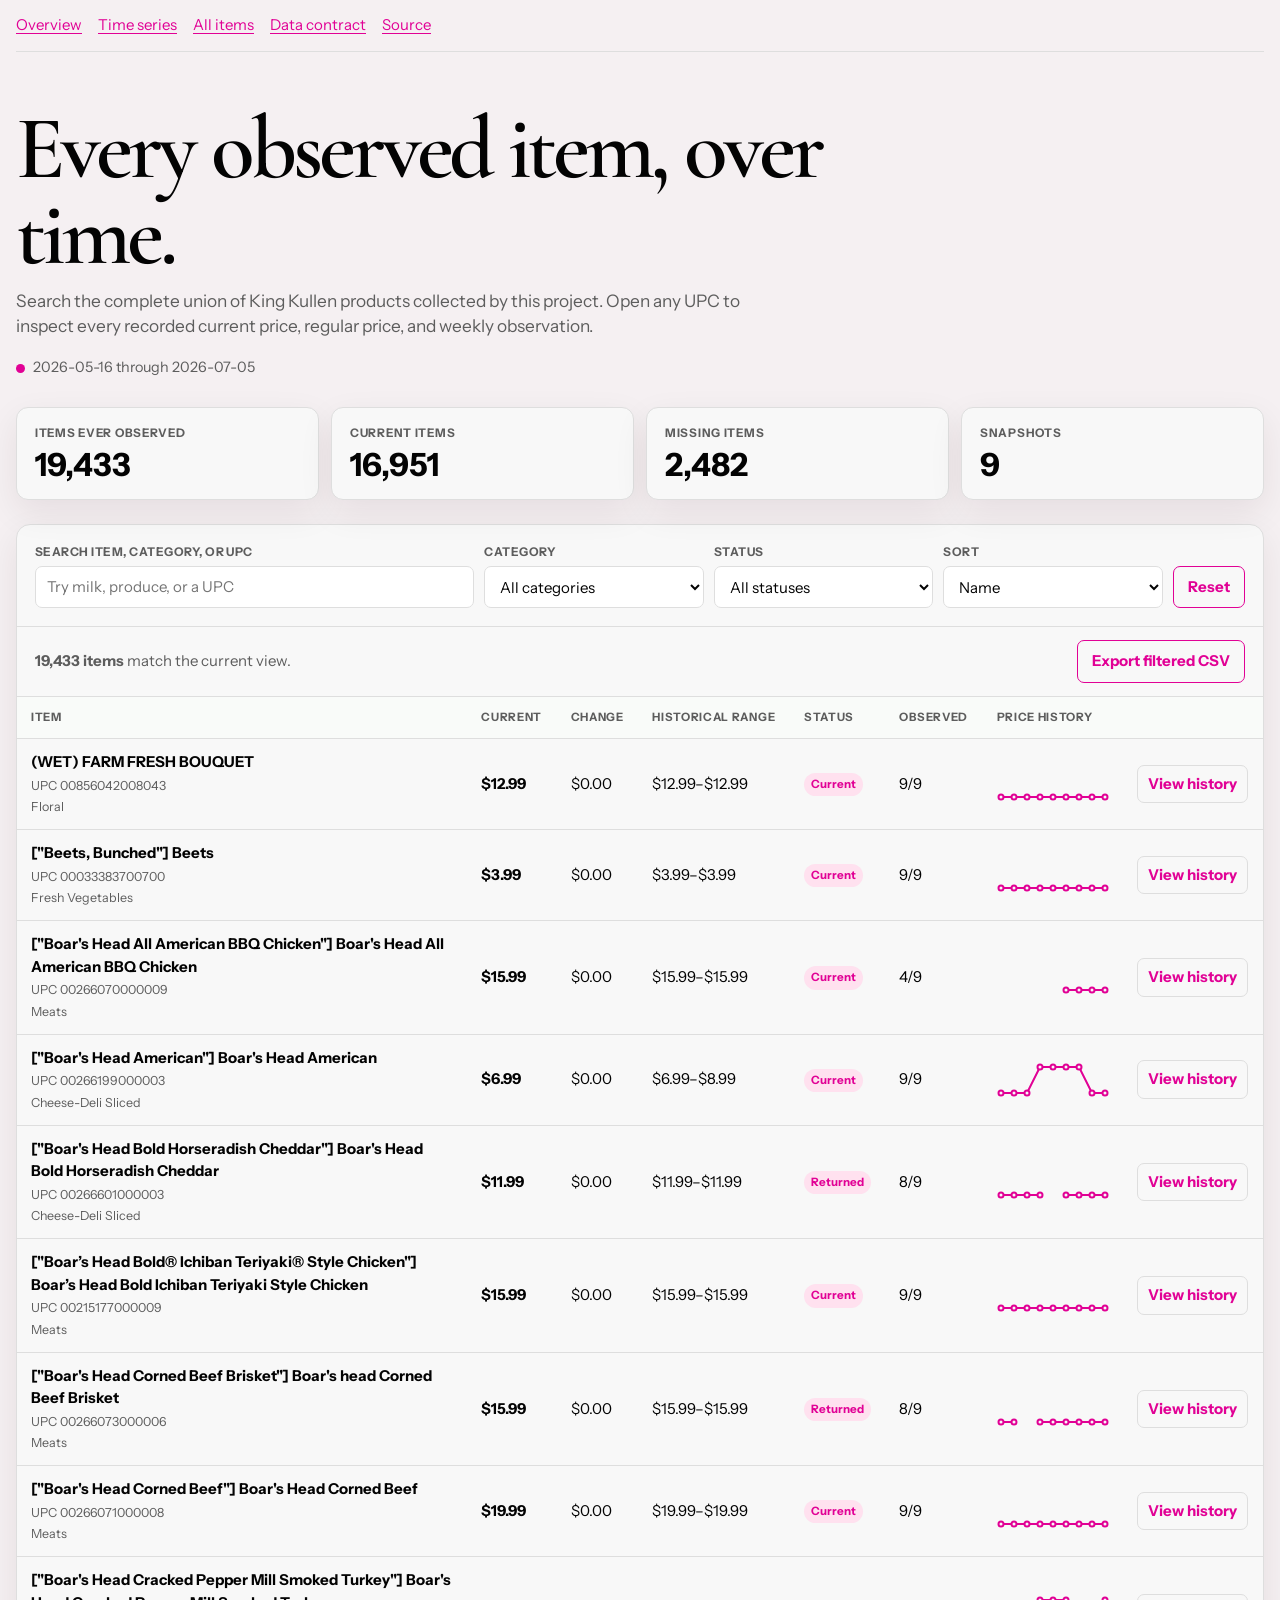
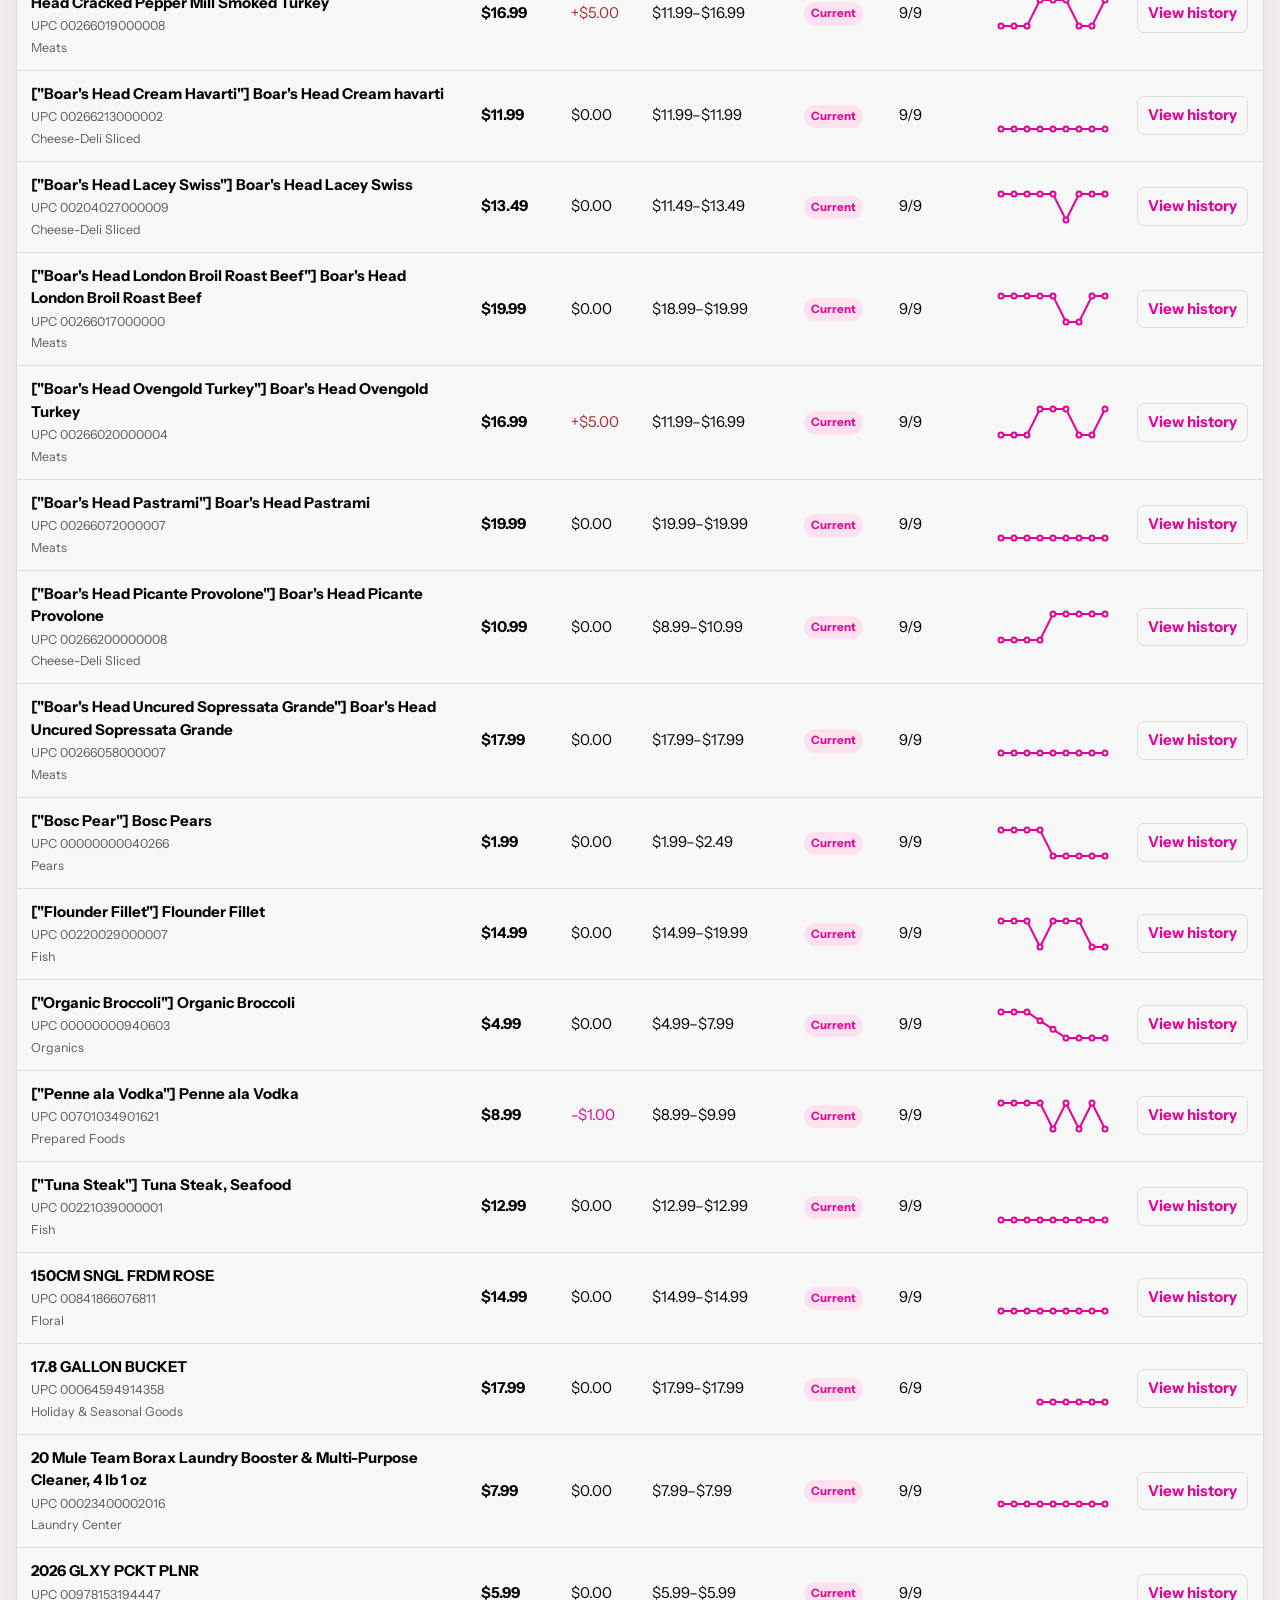
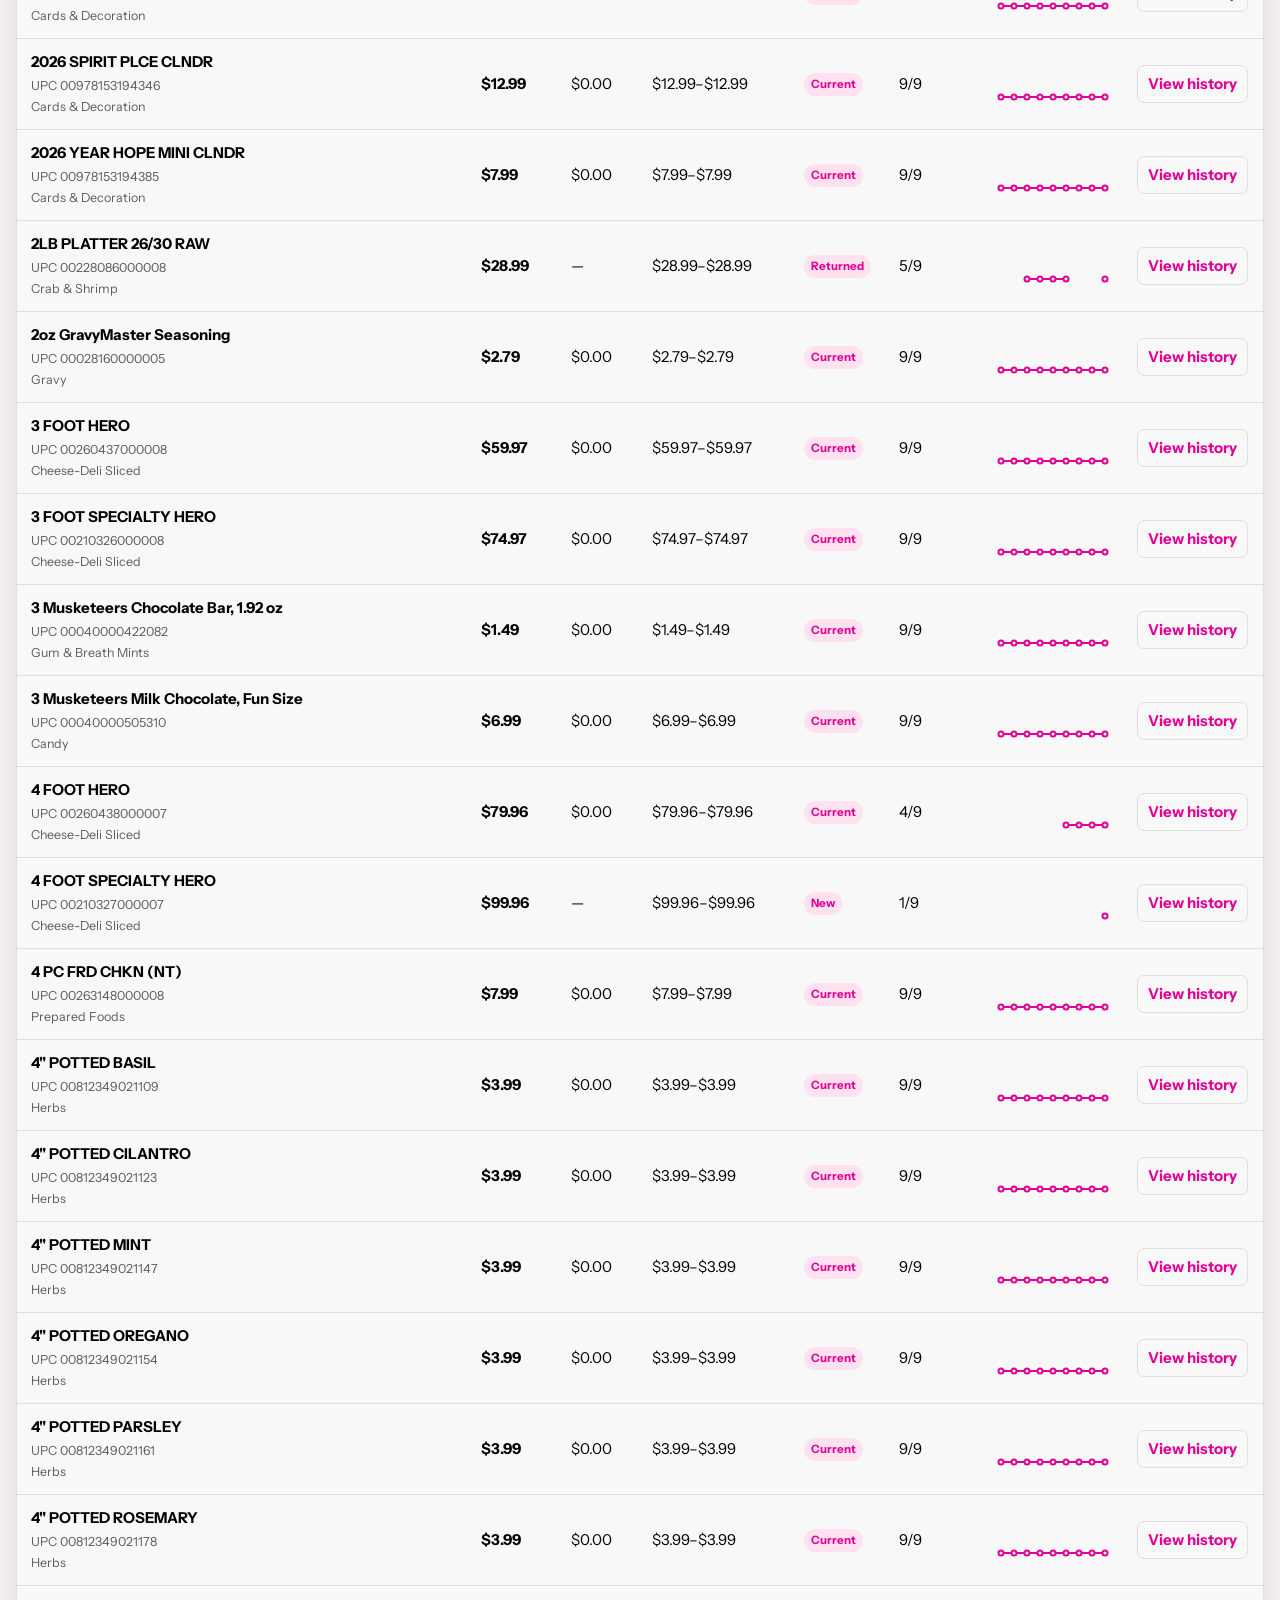
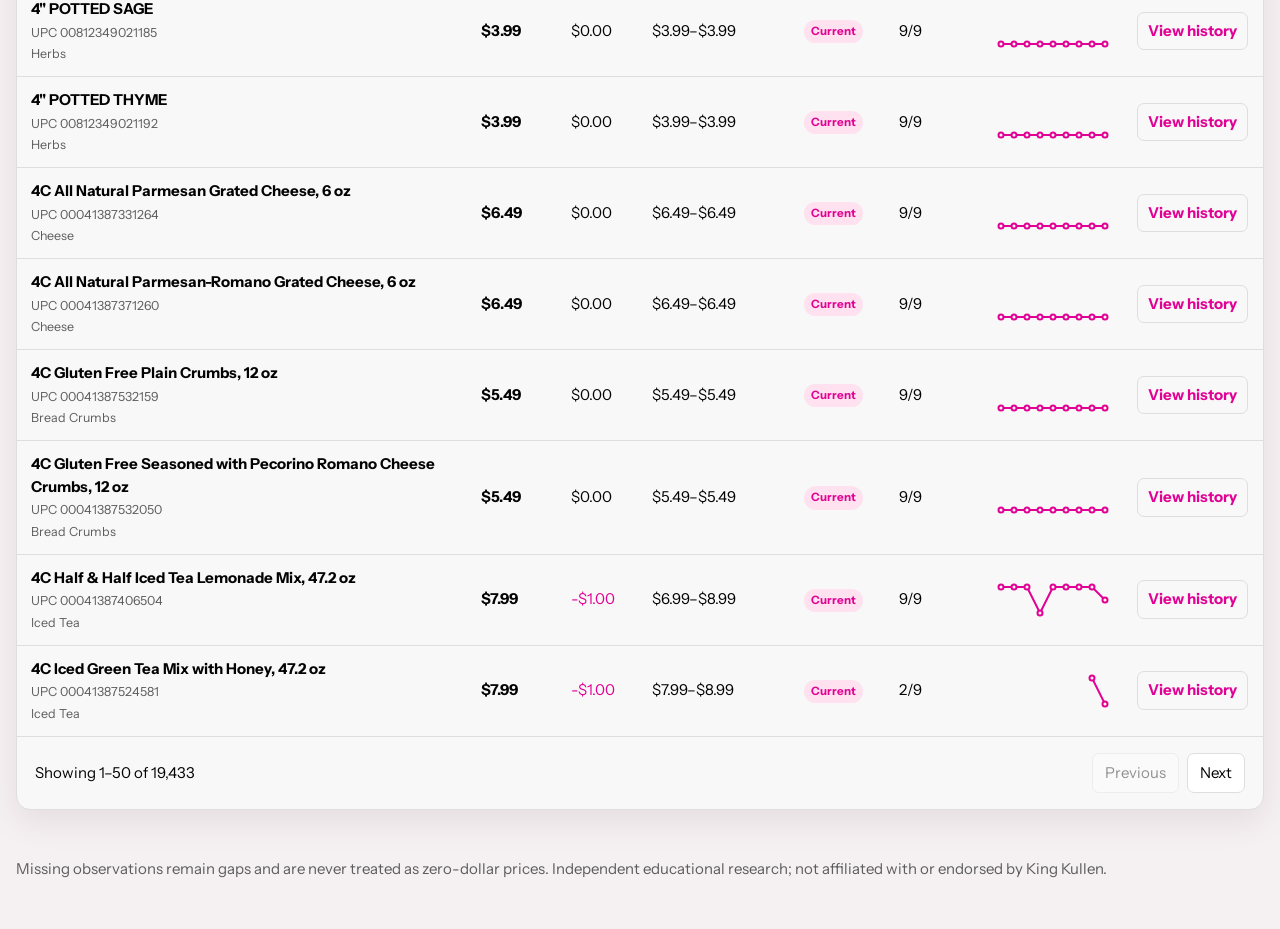
==== docs/catalog-history.html @ c8f32f35 "feat: publish all-item price history" ====
<!doctype html>
<html lang="en">
<head>
  <meta charset="utf-8">
  <meta name="viewport" content="width=device-width,initial-scale=1">
  <meta name="description" content="Search every King Kullen product observed by this research project and inspect its complete weekly price history.">
  <meta name="robots" content="index, follow">
  <link rel="canonical" href="https://frankiejvaldez.com/projects/kingkullenresearch/catalog-history/">
  <title>All Item Price History | King Kullen Research</title>
  <link rel="preconnect" href="https://fonts.googleapis.com">
  <link rel="preconnect" href="https://fonts.gstatic.com" crossorigin>
  <link href="https://fonts.googleapis.com/css2?family=Cormorant+Garamond:ital,wght@0,400;0,500;1,300&family=Instrument+Sans:wght@400;500;600&display=swap" rel="stylesheet">
  <link rel="stylesheet" href="assets/catalog-history.css">
  <style>:root{--ink:oklch(10% 0 0);--muted:oklch(48% 0 0);--paper:oklch(96% .005 350);--card:oklch(98% 0 0);--line:oklch(90% 0 0);--accent:oklch(60% .25 350);--accent-soft:oklch(94% .04 350);--danger:#a92f35;--shadow:0 12px 34px rgba(45,8,30,.08);--display:"Cormorant Garamond",Georgia,serif;--body:"Instrument Sans",system-ui,sans-serif}</style>
  <script async src="https://www.googletagmanager.com/gtag/js?id=G-RSVR6Y389R"></script>
  <script>window.dataLayer=window.dataLayer||[];function gtag(){dataLayer.push(arguments)}window.gtag=gtag;gtag("js",new Date);gtag("config","G-RSVR6Y389R")</script>
  <script defer src="assets/catalog-history.js"></script>
</head>
<body>
  <a class="skip" href="#main">Skip to catalog</a>
  <nav class="shell nav" aria-label="Primary"><a href="index.html">Overview</a><a href="weekly-report.html">Time series</a><a href="catalog-history.html" aria-current="page">All items</a><a href="data/weekly-summary.json">Data contract</a><a href="https://github.com/frankstop/KingKullenResearch">Source</a></nav>
  <header class="shell hero"><h1>Every observed item, over time.</h1><p>Search the complete union of King Kullen products collected by this project. Open any UPC to inspect every recorded current price, regular price, and weekly observation.</p><div class="freshness" id="freshness">Loading observation range…</div></header>
  <main class="shell" id="main">
    <section class="metrics" aria-label="Catalog history summary"><div class="metric"><span>Items ever observed</span><strong id="metric-all">—</strong></div><div class="metric"><span>Current items</span><strong id="metric-current">—</strong></div><div class="metric"><span>Missing items</span><strong id="metric-missing">—</strong></div><div class="metric"><span>Snapshots</span><strong id="metric-snapshots">—</strong></div></section>
    <div id="loading" class="loading" role="status">Loading the complete catalog index…</div>
    <section class="workspace" id="catalog-workspace" hidden aria-label="All item price history explorer">
      <div class="controls">
        <div class="field search"><label for="query">Search item, category, or UPC</label><input id="query" type="search" autocomplete="off" placeholder="Try milk, produce, or a UPC"></div>
        <div class="field"><label for="category">Category</label><select id="category"><option value="">All categories</option></select></div>
        <div class="field"><label for="status">Status</label><select id="status"><option value="">All statuses</option><option value="current">Current</option><option value="new">New</option><option value="returned">Returned</option><option value="missing">Missing</option></select></div>
        <div class="field"><label for="sort">Sort</label><select id="sort"><option value="name">Name</option><option value="price_asc">Current price: low to high</option><option value="price_desc">Current price: high to low</option><option value="change_up">Largest increase</option><option value="change_down">Largest decrease</option><option value="first_seen">Newest first seen</option><option value="last_seen">Most recently observed</option></select></div>
        <button class="button" id="reset-filters" type="button">Reset</button>
      </div>
      <div class="results-bar"><p><strong id="result-count">0 items</strong> match the current view.</p><button class="button" id="export-csv" type="button">Export filtered CSV</button></div>
      <div class="table-wrap"><table class="catalog"><thead><tr><th>Item</th><th>Current</th><th>Change</th><th>Historical range</th><th>Status</th><th>Observed</th><th>Price history</th><th></th></tr></thead><tbody id="catalog-body"></tbody></table></div>
      <div class="empty" id="empty-results" hidden>No items match these filters. Reset the filters or broaden the search.</div>
      <div class="pagination"><span id="page-status">No items</span><div class="pagination-buttons"><button id="previous-page" type="button">Previous</button><button id="next-page" type="button">Next</button></div></div>
    </section>
  </main>
  <dialog id="item-dialog" aria-labelledby="detail-title"><div id="item-detail"></div><button class="icon-button" id="close-dialog" type="button" aria-label="Close item history">Close</button></dialog>
  <footer class="shell">Missing observations remain gaps and are never treated as zero-dollar prices. Independent educational research; not affiliated with or endorsed by King Kullen.</footer>
</body>
</html>
---- docs/assets/catalog-history.css ----
:root{--ink:#17221d;--muted:#5d6b63;--paper:#f3f6f2;--card:#fff;--line:#dce5dd;--accent:#08783f;--accent-soft:#dff1e5;--danger:#a92f35;--focus:#ffb000;--shadow:0 12px 34px rgba(17,49,31,.08);--display:Georgia,serif;--body:ui-sans-serif,system-ui,-apple-system,BlinkMacSystemFont,"Segoe UI",sans-serif}
*{box-sizing:border-box}html{scroll-behavior:smooth}body{margin:0;background:var(--paper);color:var(--ink);font:15px/1.5 var(--body)}a{color:var(--accent);text-underline-offset:3px}button,input,select{font:inherit}button,a,input,select{border-radius:7px}button:focus-visible,a:focus-visible,input:focus-visible,select:focus-visible{outline:3px solid var(--focus);outline-offset:2px}.shell{width:min(1280px,calc(100% - 32px));margin:auto}.skip{position:absolute;left:-999px;top:0}.skip:focus{left:16px;top:16px;background:#fff;padding:10px;z-index:50}.nav{display:flex;gap:16px;flex-wrap:wrap;padding:14px 0;border-bottom:1px solid var(--line)}.hero{padding:54px 0 28px}.hero h1{max-width:980px;margin:0 0 10px;font:600 clamp(2.5rem,7vw,5.6rem)/.96 var(--display);letter-spacing:-.045em}.hero p{max-width:780px;margin:0;color:var(--muted);font-size:1.08rem}.freshness{display:flex;gap:8px;align-items:center;margin-top:18px;color:var(--muted);font-size:.9rem}.freshness::before{content:"";width:9px;height:9px;border-radius:50%;background:var(--accent)}.metrics{display:grid;grid-template-columns:repeat(4,1fr);gap:12px;margin:0 0 24px}.metric{padding:17px 18px;background:var(--card);border:1px solid var(--line);border-radius:12px;box-shadow:var(--shadow)}.metric span{display:block;color:var(--muted);font-size:.74rem;font-weight:750;letter-spacing:.06em;text-transform:uppercase}.metric strong{display:block;margin-top:4px;font-size:clamp(1.45rem,3vw,2rem);line-height:1.1}.workspace{margin-bottom:48px;background:var(--card);border:1px solid var(--line);border-radius:14px;box-shadow:var(--shadow);overflow:hidden}.controls{display:grid;grid-template-columns:minmax(230px,2fr) repeat(3,minmax(150px,1fr)) auto;gap:10px;padding:18px;border-bottom:1px solid var(--line)}.field{display:grid;gap:5px}.field label{color:var(--muted);font-size:.75rem;font-weight:750;letter-spacing:.04em;text-transform:uppercase}.field input,.field select{width:100%;min-height:42px;padding:9px 11px;color:var(--ink);background:#fff;border:1px solid var(--line)}.button{align-self:end;min-height:42px;padding:9px 14px;color:var(--accent);background:transparent;border:1px solid var(--accent);font-weight:700;cursor:pointer}.button:hover{background:var(--accent-soft)}.button.primary{color:#fff;background:var(--accent)}.results-bar{display:flex;justify-content:space-between;gap:16px;align-items:center;padding:13px 18px;color:var(--muted);border-bottom:1px solid var(--line)}.results-bar p{margin:0}.loading{padding:48px 18px;text-align:center;color:var(--muted)}.table-wrap{overflow-x:auto}table{width:100%;border-collapse:collapse}th,td{padding:12px 14px;text-align:left;border-bottom:1px solid var(--line);vertical-align:middle}th{position:sticky;top:0;background:#f9fbf9;color:var(--muted);font-size:.72rem;letter-spacing:.06em;text-transform:uppercase;z-index:1}tbody tr:hover{background:#f8fbf8}.product{min-width:260px;max-width:420px}.product strong,.product small{display:block}.product small{margin-top:3px;color:var(--muted);white-space:nowrap;overflow:hidden;text-overflow:ellipsis}.price{white-space:nowrap;font-weight:750}.change-up{color:var(--danger)}.change-down{color:var(--accent)}.status{display:inline-block;padding:3px 7px;border-radius:999px;background:var(--accent-soft);color:var(--accent);font-size:.72rem;font-weight:750;text-transform:capitalize}.status.missing{background:#f2e7e8;color:var(--danger)}.spark{display:block;width:112px;height:36px}.spark polyline,.spark path{fill:none;stroke:var(--accent);stroke-width:2}.spark circle{fill:var(--card);stroke:var(--accent);stroke-width:2}.view-button{padding:7px 10px;color:var(--accent);background:transparent;border:1px solid var(--line);font-weight:700;cursor:pointer}.pagination{display:flex;justify-content:space-between;align-items:center;gap:12px;padding:16px 18px}.pagination-buttons{display:flex;gap:8px}.pagination button{padding:8px 12px;color:var(--ink);background:#fff;border:1px solid var(--line);cursor:pointer}.pagination button:disabled{opacity:.42;cursor:not-allowed}.empty{padding:54px 18px;text-align:center;color:var(--muted)}dialog{width:min(960px,calc(100% - 24px));max-height:calc(100dvh - 24px);padding:0;color:var(--ink);background:var(--card);border:1px solid var(--line);border-radius:14px;box-shadow:0 24px 80px rgba(0,0,0,.24)}dialog::backdrop{background:rgba(13,25,18,.62)}.dialog-head{position:sticky;top:0;display:flex;justify-content:space-between;gap:18px;padding:18px 20px;background:var(--card);border-bottom:1px solid var(--line);z-index:2}.dialog-head h2{margin:0;font:600 clamp(1.5rem,4vw,2.3rem)/1.1 var(--display)}.dialog-head p{margin:6px 0 0;color:var(--muted);word-break:break-all}.icon-button{flex:none;width:42px;height:42px;color:var(--ink);background:transparent;border:1px solid var(--line);cursor:pointer}.dialog-body{padding:20px}.detail-actions{display:flex;gap:8px;flex-wrap:wrap;margin-bottom:18px}.detail-metrics{display:grid;grid-template-columns:repeat(4,1fr);gap:10px;margin-bottom:20px}.detail-metric{padding:13px;background:var(--paper);border-radius:9px}.detail-metric span,.detail-metric strong{display:block}.detail-metric span{color:var(--muted);font-size:.72rem;text-transform:uppercase}.detail-chart{padding:16px;border:1px solid var(--line);border-radius:10px}.detail-chart svg{display:block;width:100%;height:auto;overflow:visible}.detail-chart .axis{stroke:var(--line)}.detail-chart .series{fill:none;stroke:var(--accent);stroke-width:3}.detail-chart .regular{fill:none;stroke:var(--muted);stroke-width:2;stroke-dasharray:5 5}.detail-chart circle{fill:var(--card);stroke:var(--accent);stroke-width:2}.detail-chart text{fill:var(--muted);font-size:11px}.detail-table{margin-top:20px;overflow-x:auto}.detail-table table{min-width:620px}footer{padding:0 0 48px;color:var(--muted)}
.dialog-head>div{min-width:0}.dialog-head p{overflow:hidden;white-space:nowrap;text-overflow:ellipsis;word-break:normal}.icon-button{width:auto;min-width:70px;padding:0 12px}
@media(max-width:920px){.controls{grid-template-columns:1fr 1fr}.controls .search{grid-column:1/-1}.metrics,.detail-metrics{grid-template-columns:repeat(2,1fr)}}
@media(max-width:680px){.shell{width:min(100% - 20px,1280px)}.hero{padding-top:38px}.hero h1{font-size:2.7rem}.metrics{grid-template-columns:1fr 1fr}.controls{grid-template-columns:1fr}.controls .search{grid-column:auto}.results-bar{align-items:flex-start;flex-direction:column}.table-wrap{overflow:visible}table.catalog,table.catalog thead,table.catalog tbody,table.catalog tr,table.catalog td{display:block}table.catalog thead{position:absolute;left:-9999px}table.catalog tr{padding:16px;border-bottom:1px solid var(--line)}table.catalog td{display:grid;grid-template-columns:110px 1fr;gap:10px;padding:5px 0;border:0}table.catalog td::before{content:attr(data-label);color:var(--muted);font-size:.72rem;font-weight:750;letter-spacing:.05em;text-transform:uppercase}.product{min-width:0;max-width:none}.spark{width:140px}.pagination{align-items:flex-start;flex-direction:column}.detail-metrics{grid-template-columns:1fr 1fr}.dialog-body{padding:14px}.dialog-head{padding:15px}.detail-chart{overflow-x:auto}.detail-chart svg{min-width:620px}}
@media(max-width:420px){.metrics,.detail-metrics{grid-template-columns:1fr}.hero h1{font-size:2.35rem}}
@media(prefers-reduced-motion:reduce){html{scroll-behavior:auto}}
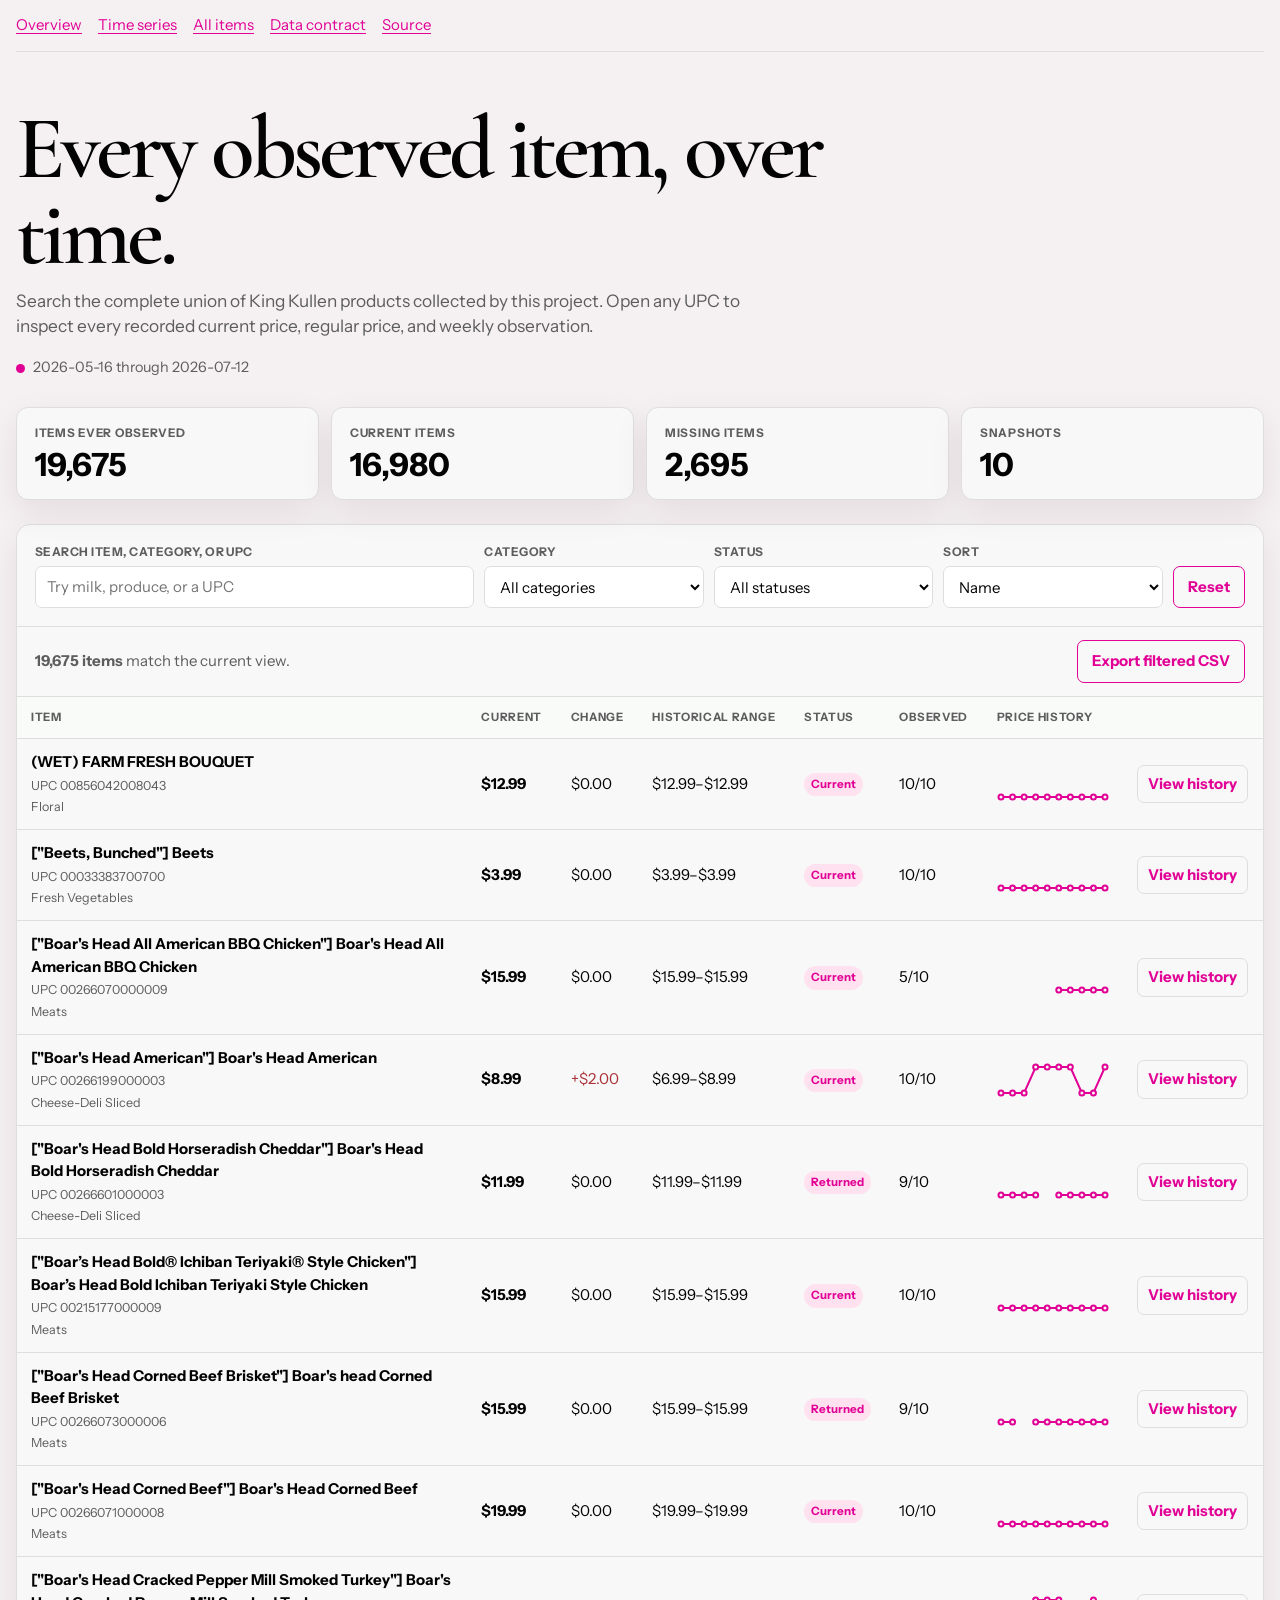
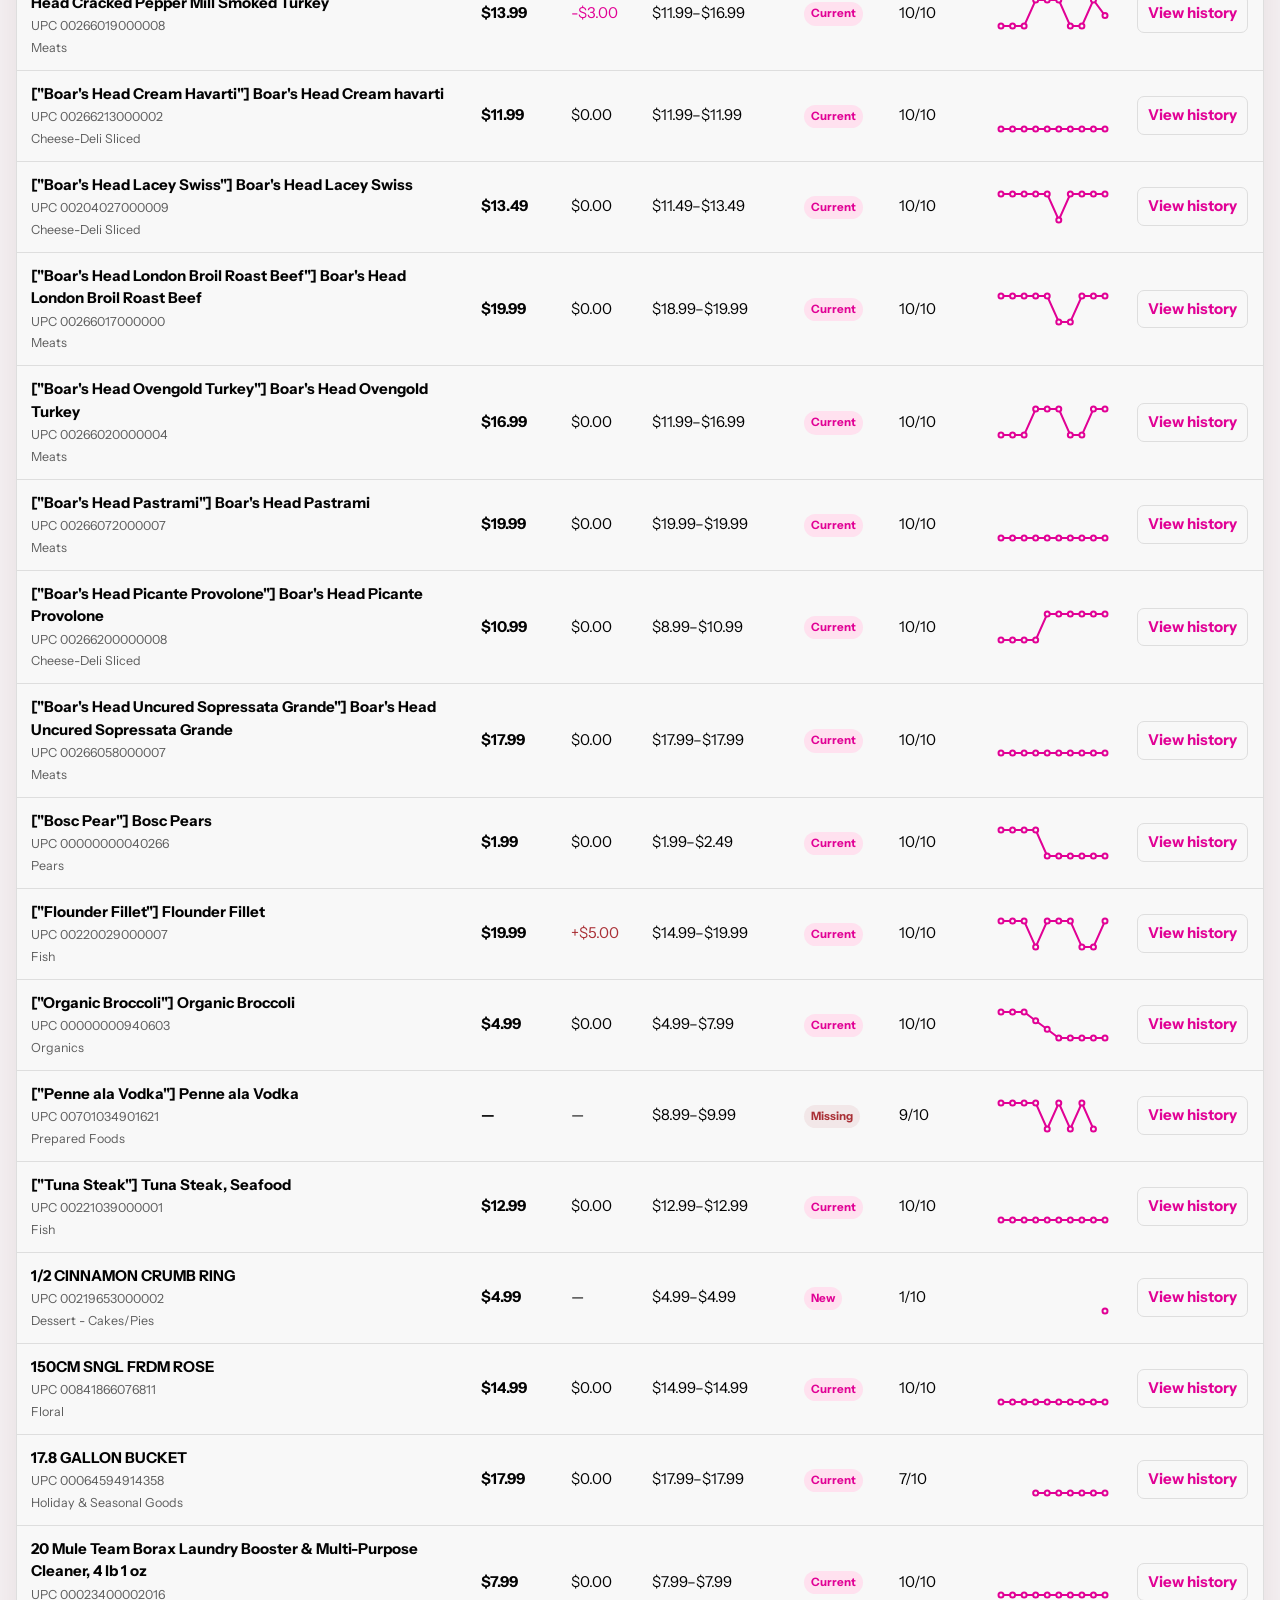
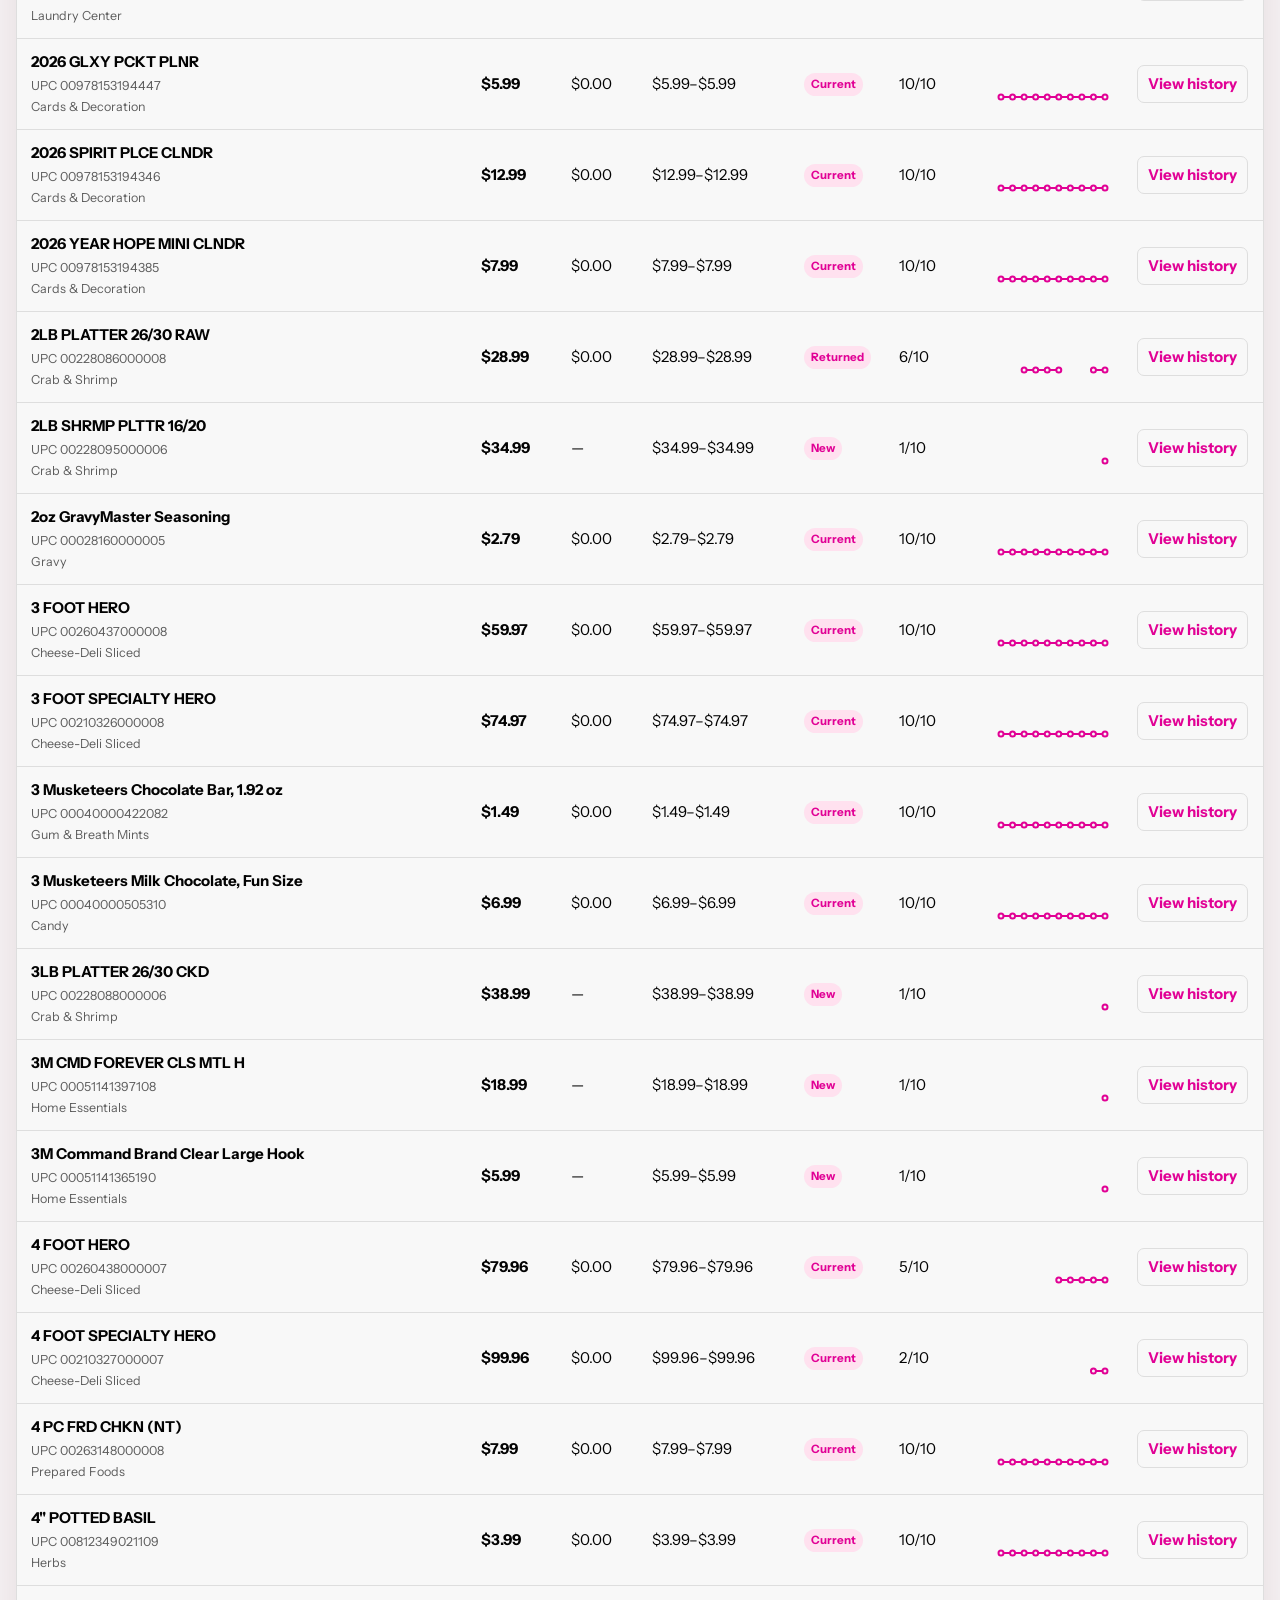
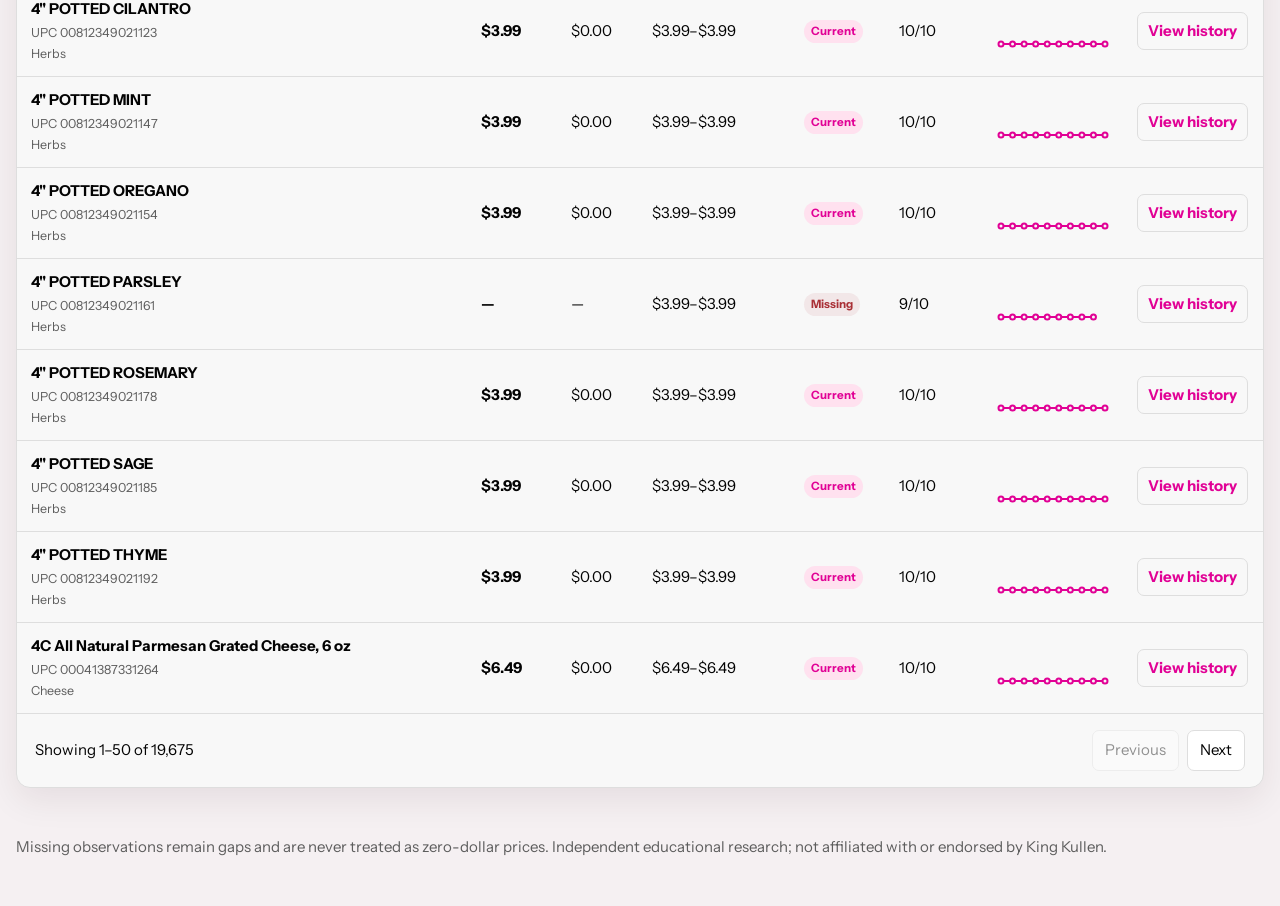
==== commit 52e00c82: "Open external links out of the portfolio iframe This site renders inside an iframe at frankiejvaldez" ====
--- a/docs/catalog-history.html
+++ b/docs/catalog-history.html
@@ -18,7 +18,7 @@
 </head>
 <body>
   <a class="skip" href="#main">Skip to catalog</a>
-  <nav class="shell nav" aria-label="Primary"><a href="index.html">Overview</a><a href="weekly-report.html">Time series</a><a href="catalog-history.html" aria-current="page">All items</a><a href="data/weekly-summary.json">Data contract</a><a href="https://github.com/frankstop/KingKullenResearch">Source</a></nav>
+  <nav class="shell nav" aria-label="Primary"><a href="index.html">Overview</a><a href="weekly-report.html">Time series</a><a href="catalog-history.html" aria-current="page">All items</a><a href="data/weekly-summary.json" target="_blank" rel="noopener">Data contract</a><a href="https://github.com/frankstop/KingKullenResearch" target="_blank" rel="noopener noreferrer">Source</a></nav>
   <header class="shell hero"><h1>Every observed item, over time.</h1><p>Search the complete union of King Kullen products collected by this project. Open any UPC to inspect every recorded current price, regular price, and weekly observation.</p><div class="freshness" id="freshness">Loading observation range…</div></header>
   <main class="shell" id="main">
     <section class="metrics" aria-label="Catalog history summary"><div class="metric"><span>Items ever observed</span><strong id="metric-all">—</strong></div><div class="metric"><span>Current items</span><strong id="metric-current">—</strong></div><div class="metric"><span>Missing items</span><strong id="metric-missing">—</strong></div><div class="metric"><span>Snapshots</span><strong id="metric-snapshots">—</strong></div></section>
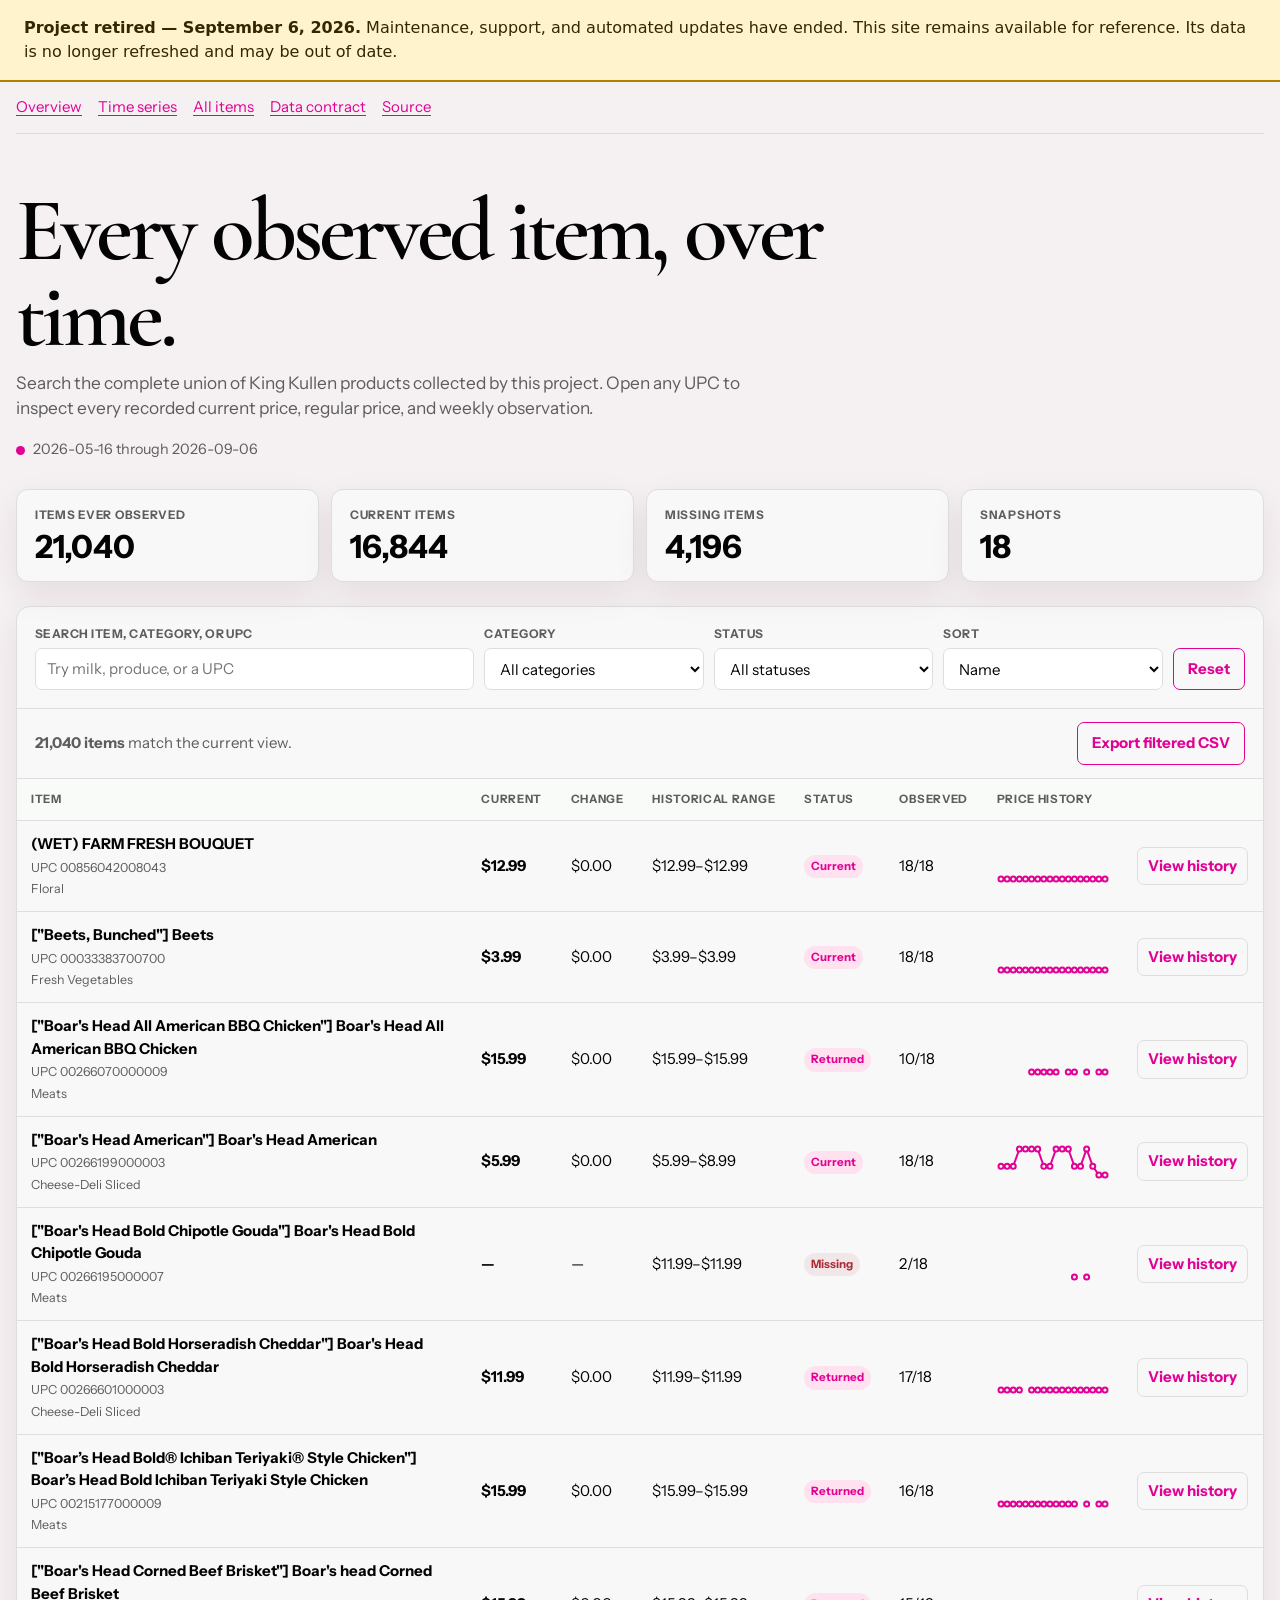
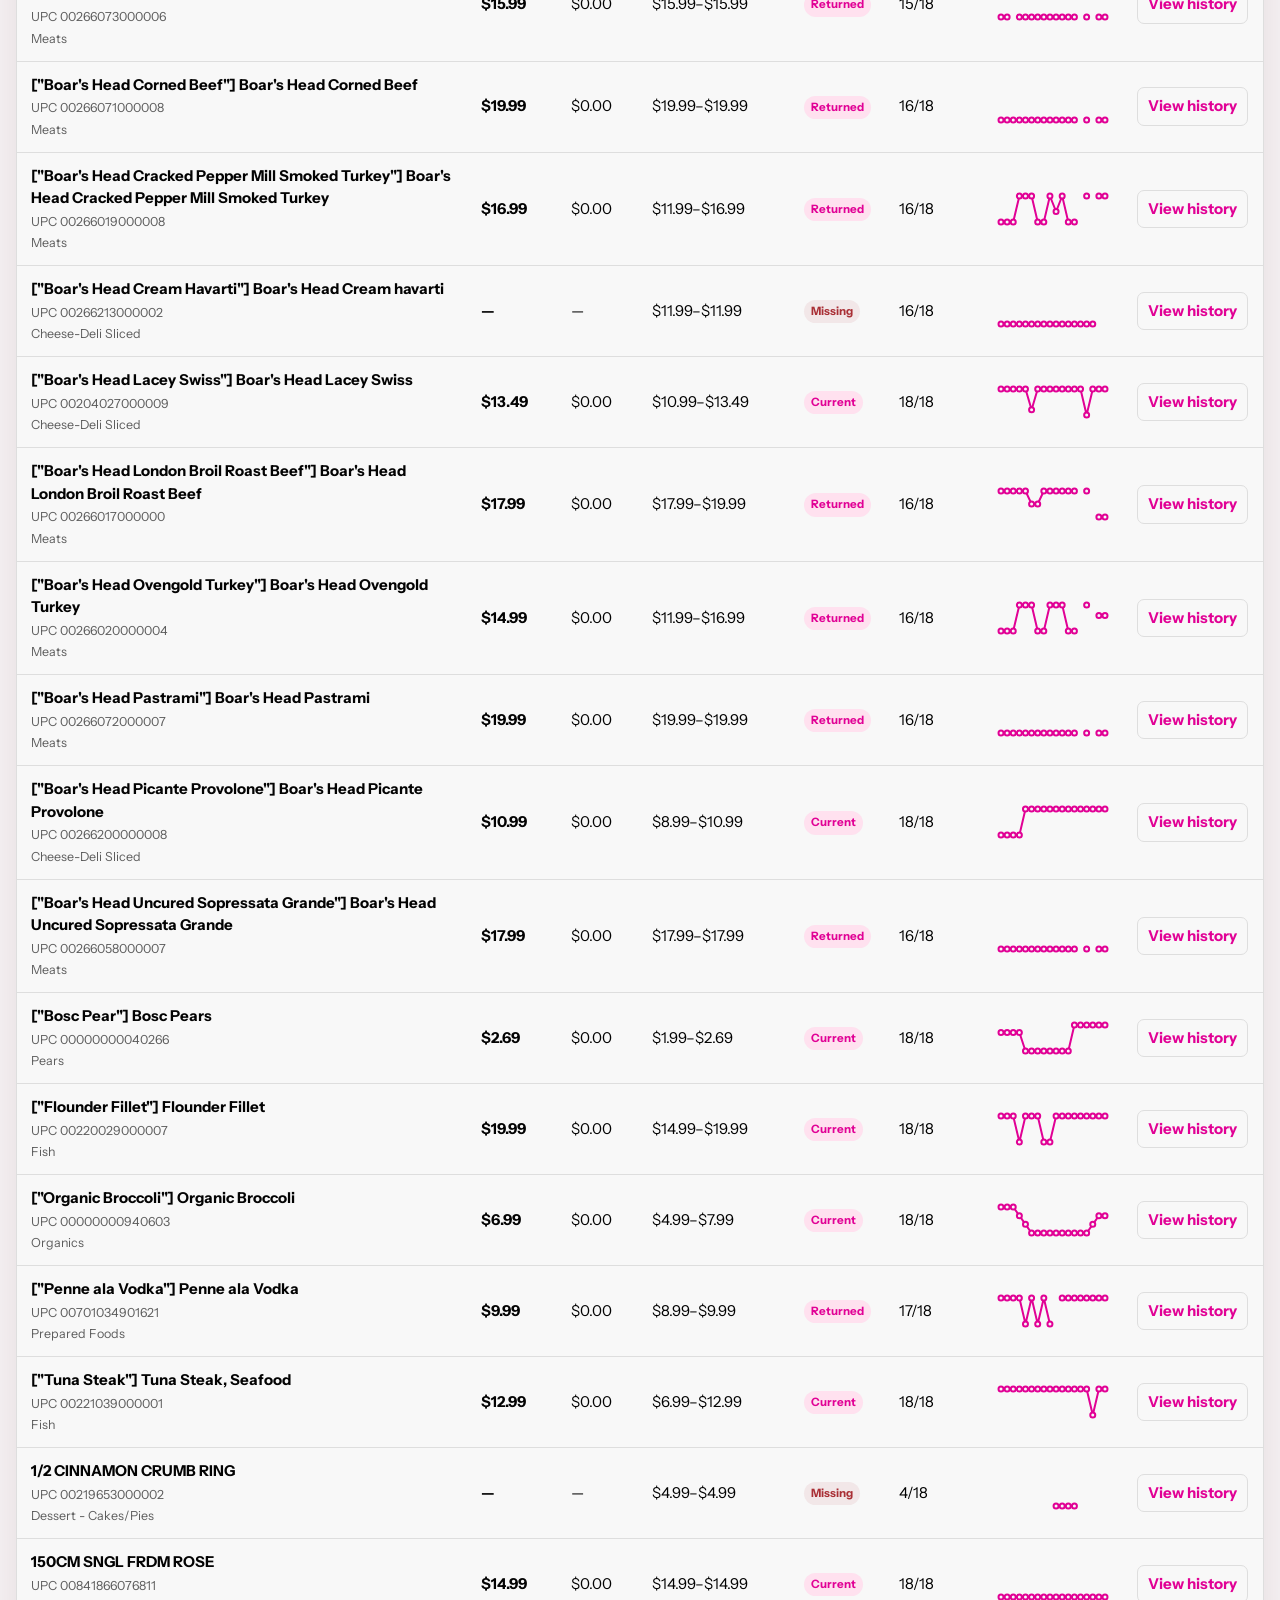
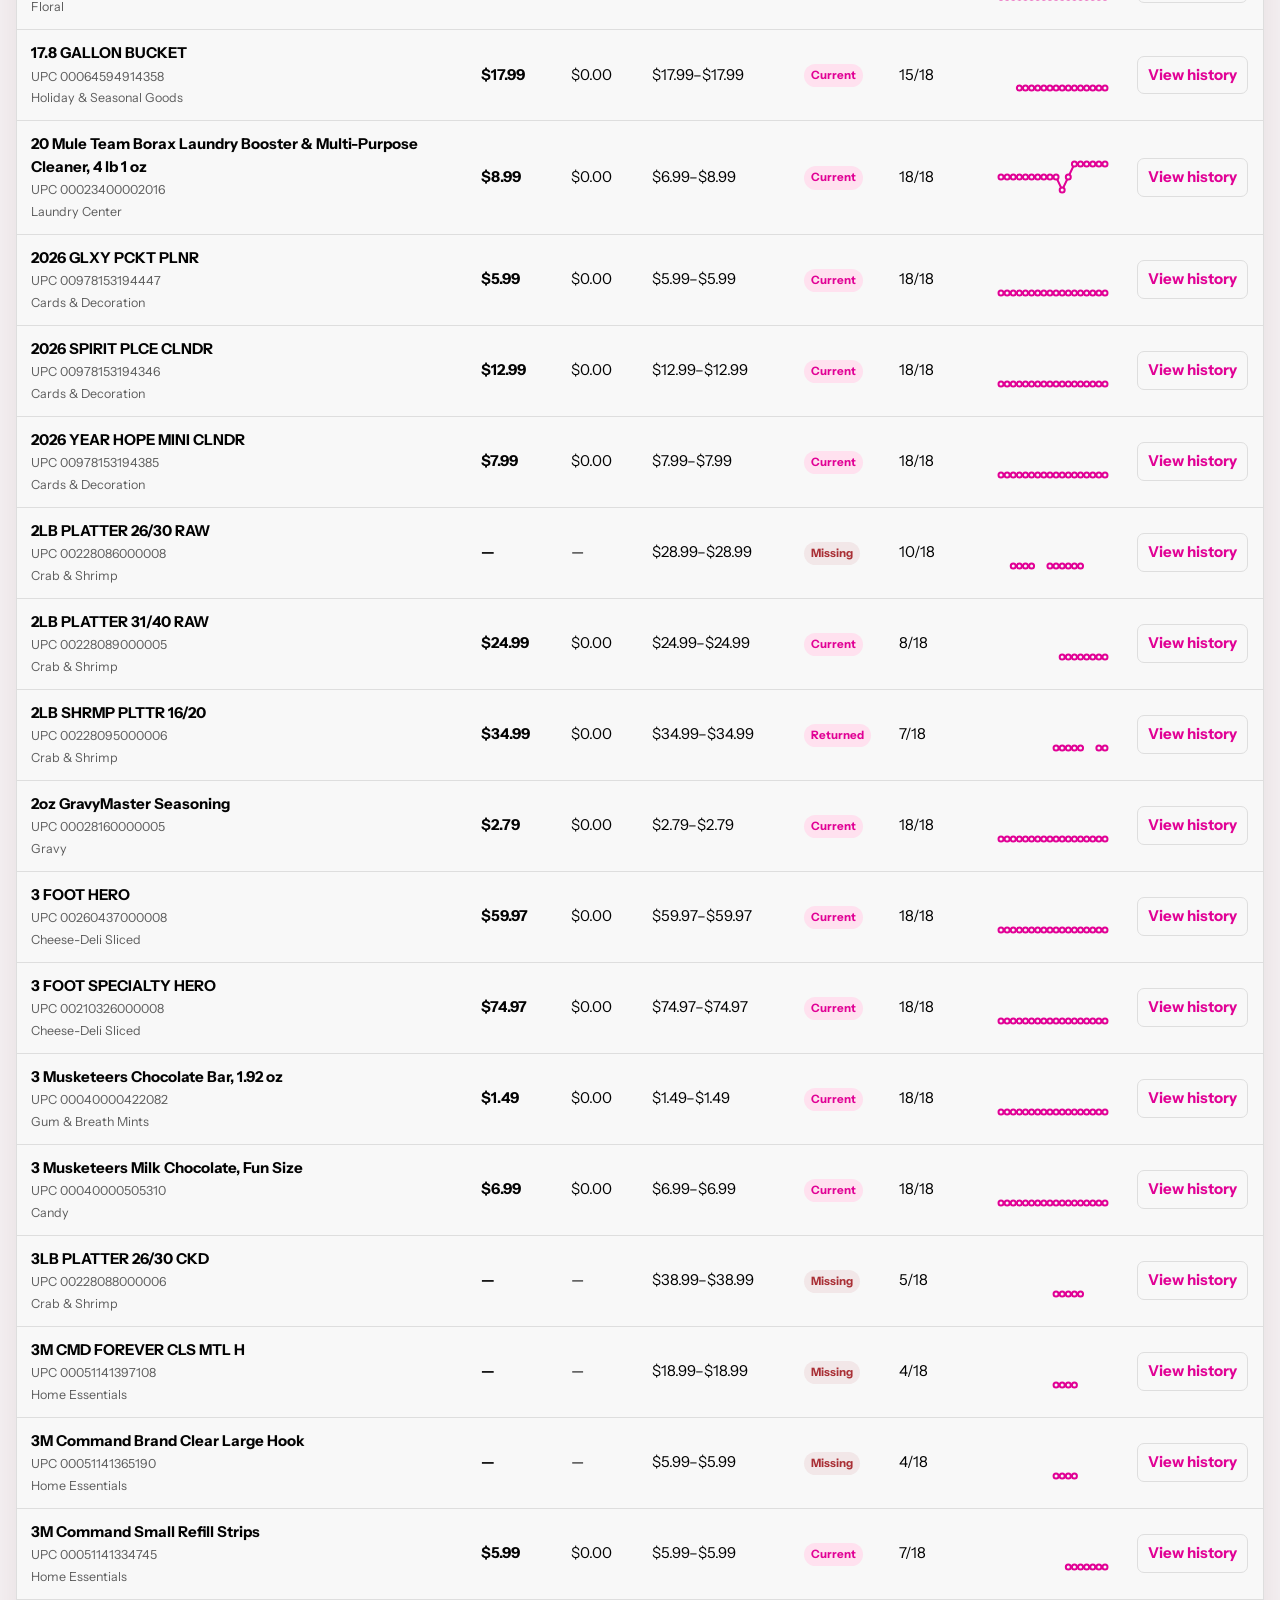
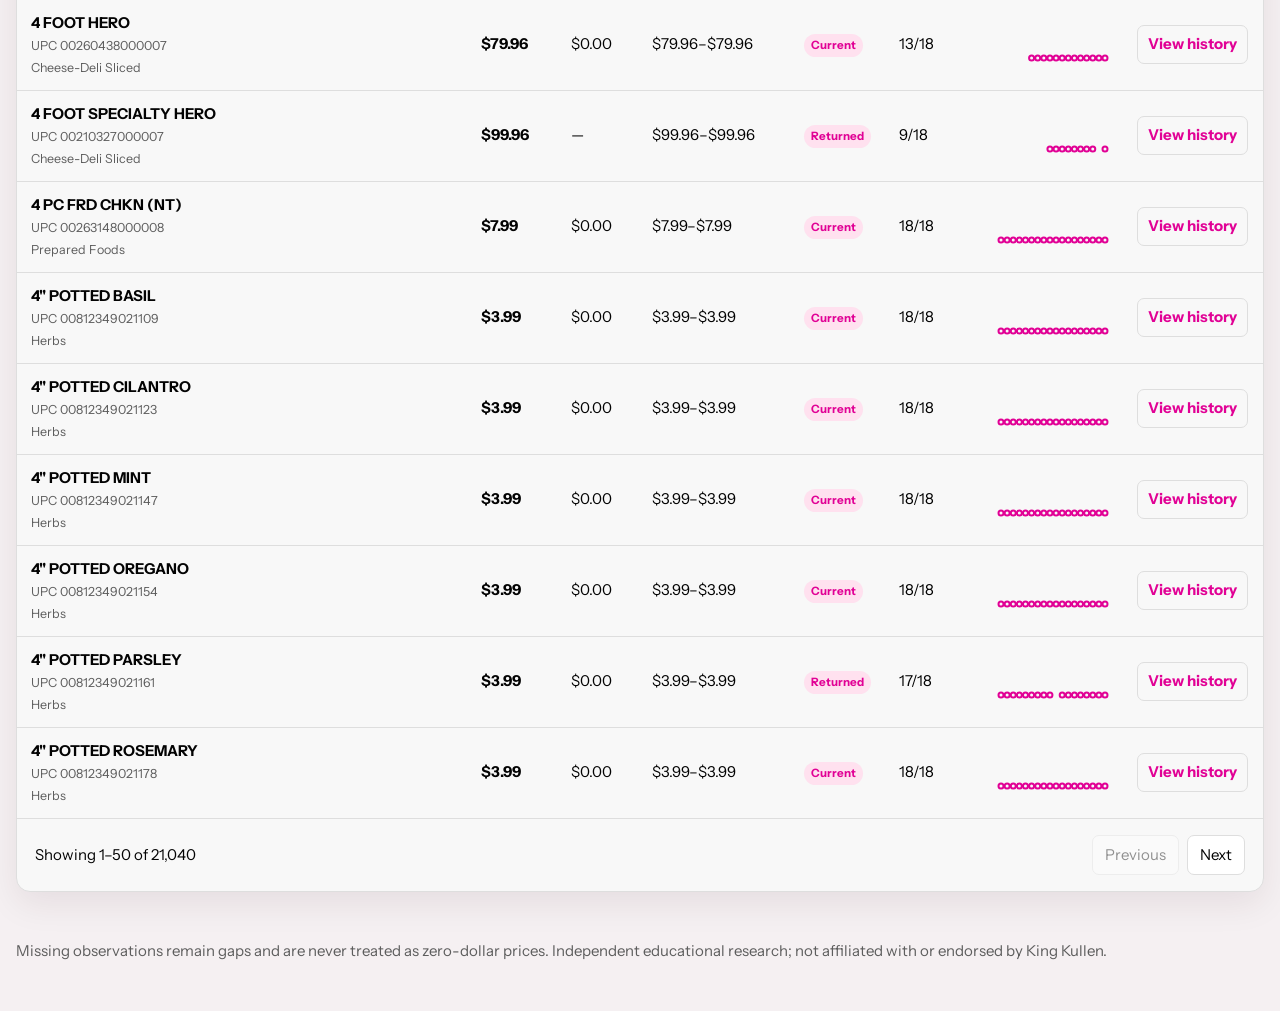
==== commit fd1a1721: "docs: retire project and display end-of-life notices" ====
--- a/docs/catalog-history.html
+++ b/docs/catalog-history.html
@@ -17,6 +17,11 @@
   <script defer src="assets/catalog-history.js"></script>
 </head>
 <body>
+<!-- project-retirement-notice -->
+<aside aria-label="Project retirement notice" style="position:relative;z-index:2147483647;display:block;box-sizing:border-box;width:100%;margin:0;padding:16px 24px;background:#fff3cd;color:#332701;border-bottom:2px solid #ad8000;font:16px/1.5 system-ui,sans-serif;text-align:left">
+<strong>Project retired — September 6, 2026.</strong> Maintenance, support, and automated updates have ended. This site remains available for reference. Its data is no longer refreshed and may be out of date.
+</aside>
+
   <a class="skip" href="#main">Skip to catalog</a>
   <nav class="shell nav" aria-label="Primary"><a href="index.html">Overview</a><a href="weekly-report.html">Time series</a><a href="catalog-history.html" aria-current="page">All items</a><a href="data/weekly-summary.json" target="_blank" rel="noopener">Data contract</a><a href="https://github.com/frankstop/KingKullenResearch" target="_blank" rel="noopener noreferrer">Source</a></nav>
   <header class="shell hero"><h1>Every observed item, over time.</h1><p>Search the complete union of King Kullen products collected by this project. Open any UPC to inspect every recorded current price, regular price, and weekly observation.</p><div class="freshness" id="freshness">Loading observation range…</div></header>
